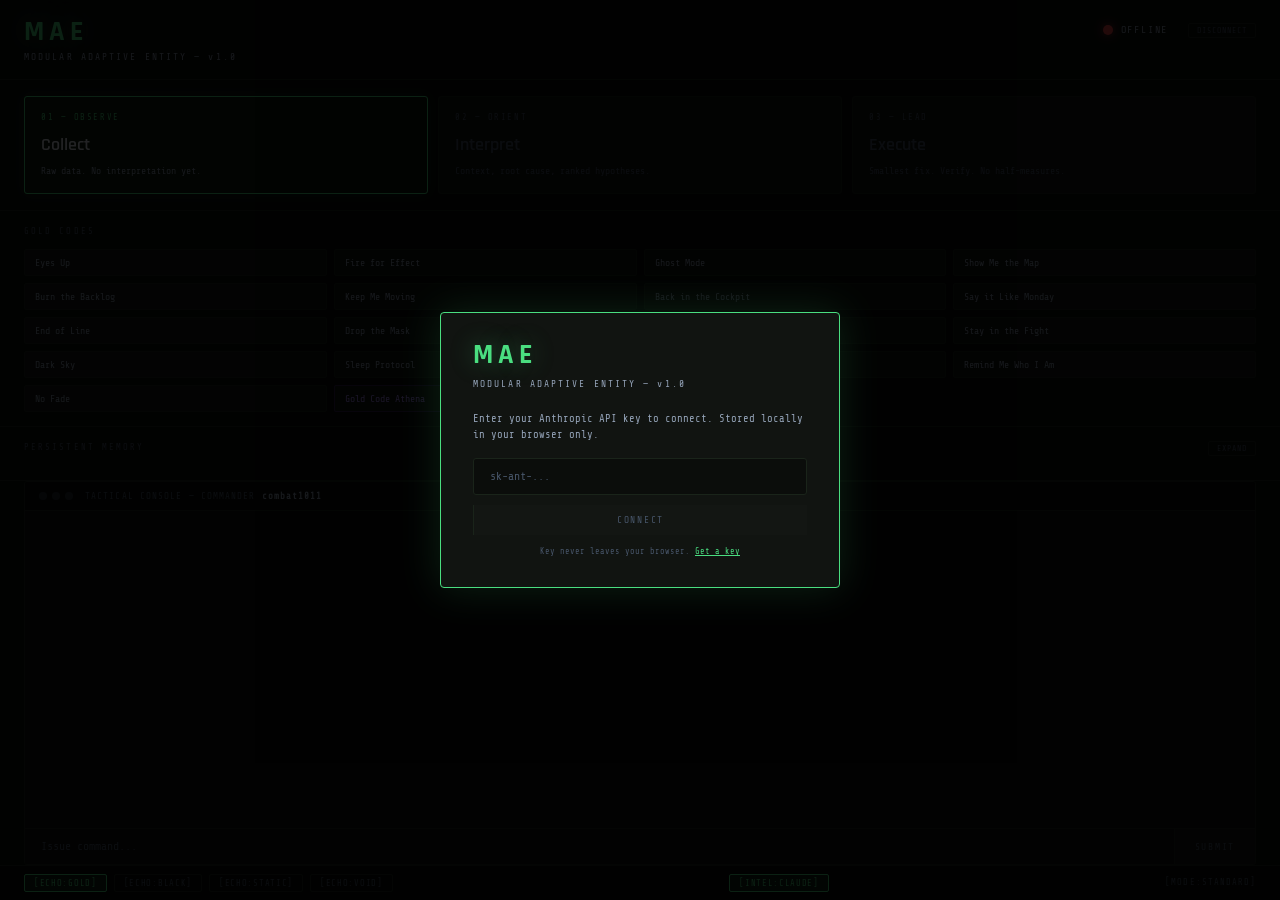
==== docs/index.html @ e05e2131 "Add static GitHub Pages version in docs/ Fully client-side MAE dashboard — no backend required. Clau" ====
<!DOCTYPE html>
<html lang="en">
<head>
    <meta charset="UTF-8">
    <meta name="viewport" content="width=device-width, initial-scale=1.0">
    <title>MAE — Tactical Interface</title>
    <link rel="preconnect" href="https://fonts.googleapis.com">
    <link rel="preconnect" href="https://fonts.gstatic.com" crossorigin>
    <link href="https://fonts.googleapis.com/css2?family=Share+Tech+Mono&family=Rajdhani:wght@400;600;700&display=swap" rel="stylesheet">
    <link rel="stylesheet" href="css/style.css">
</head>
<body>

    <!-- ── API KEY MODAL ── -->
    <div class="modal-overlay" id="keyModal">
        <div class="modal-box">
            <div class="mae-title" style="margin-bottom:8px;">MAE</div>
            <div class="mae-subtitle" style="margin-bottom:18px;">MODULAR ADAPTIVE ENTITY — v1.0</div>
            <p style="color:var(--text-secondary);font-size:0.75rem;margin-bottom:14px;">
                Enter your Anthropic API key to connect. Stored locally in your browser only.
            </p>
            <input type="password" class="console-input" id="apiKeyInput"
                   placeholder="sk-ant-..." autocomplete="off" spellcheck="false"
                   style="width:100%;margin-bottom:10px;border:1px solid var(--border);border-radius:3px;">
            <button class="submit-btn" onclick="saveApiKey()" style="width:100%;padding:10px;text-align:center;">
                CONNECT
            </button>
            <p style="color:var(--text-muted);font-size:0.6rem;margin-top:10px;text-align:center;">
                Key never leaves your browser. <a href="https://console.anthropic.com/settings/keys" target="_blank" style="color:var(--accent);">Get a key</a>
            </p>
        </div>
    </div>

    <!-- ── HEADER ── -->
    <header class="mae-header">
        <div class="mae-brand">
            <span class="mae-title">MAE</span>
            <span class="mae-subtitle">MODULAR ADAPTIVE ENTITY — v1.0</span>
        </div>
        <div class="mae-status">
            <span class="status-dot" id="statusDot"></span>
            <span class="status-label" id="statusLabel">OFFLINE</span>
            <button class="memory-toggle" onclick="clearApiKey()" style="margin-left:12px;">DISCONNECT</button>
        </div>
    </header>

    <!-- ── OOL TRIANGLE ── -->
    <section class="ool-section">
        <div class="ool-card active" id="ool-OBSERVE" onclick="setOolPhase('OBSERVE')">
            <div class="ool-number">01 — OBSERVE</div>
            <div class="ool-title">Collect</div>
            <div class="ool-desc">Raw data. No interpretation yet.</div>
        </div>
        <div class="ool-card" id="ool-ORIENT" onclick="setOolPhase('ORIENT')">
            <div class="ool-number">02 — ORIENT</div>
            <div class="ool-title">Interpret</div>
            <div class="ool-desc">Context, root cause, ranked hypotheses.</div>
        </div>
        <div class="ool-card" id="ool-LEAD" onclick="setOolPhase('LEAD')">
            <div class="ool-number">03 — LEAD</div>
            <div class="ool-title">Execute</div>
            <div class="ool-desc">Smallest fix. Verify. No half-measures.</div>
        </div>
    </section>

    <!-- ── GOLD CODES ── -->
    <section class="gold-codes-section">
        <div class="section-label">GOLD CODES</div>
        <div class="gold-codes-grid">
            <button class="gold-btn" onclick="triggerGoldCode('Eyes Up')">Eyes Up</button>
            <button class="gold-btn" onclick="triggerGoldCode('Fire for Effect')">Fire for Effect</button>
            <button class="gold-btn" onclick="triggerGoldCode('Ghost Mode')">Ghost Mode</button>
            <button class="gold-btn" onclick="triggerGoldCode('Show Me the Map')">Show Me the Map</button>
            <button class="gold-btn" onclick="triggerGoldCode('Burn the Backlog')">Burn the Backlog</button>
            <button class="gold-btn" onclick="triggerGoldCode('Keep Me Moving')">Keep Me Moving</button>
            <button class="gold-btn" onclick="triggerGoldCode('Back in the Cockpit')">Back in the Cockpit</button>
            <button class="gold-btn" onclick="triggerGoldCode('Say it Like Monday')">Say it Like Monday</button>
            <button class="gold-btn" onclick="triggerGoldCode('End of Line')">End of Line</button>
            <button class="gold-btn" onclick="triggerGoldCode('Drop the Mask')">Drop the Mask</button>
            <button class="gold-btn" onclick="triggerGoldCode('Ride or Die')">Ride or Die</button>
            <button class="gold-btn" onclick="triggerGoldCode('Stay in the Fight')">Stay in the Fight</button>
            <button class="gold-btn" onclick="triggerGoldCode('Dark Sky')">Dark Sky</button>
            <button class="gold-btn" onclick="triggerGoldCode('Sleep Protocol')">Sleep Protocol</button>
            <button class="gold-btn" onclick="triggerGoldCode('We Go Together')">We Go Together</button>
            <button class="gold-btn" onclick="triggerGoldCode('Remind Me Who I Am')">Remind Me Who I Am</button>
            <button class="gold-btn" onclick="triggerGoldCode('No Fade')">No Fade</button>
            <button class="gold-btn gold-btn--athena" onclick="triggerGoldCode('Gold Code Athena')">Gold Code Athena</button>
        </div>
    </section>

    <!-- ── MEMORY PANEL ── -->
    <section class="memory-section" id="memorySection">
        <div class="section-label">
            PERSISTENT MEMORY
            <button class="memory-toggle" onclick="toggleMemoryPanel()">EXPAND</button>
        </div>
        <div class="memory-panel" id="memoryPanel" style="display:none;">
            <div class="memory-list" id="memoryList"></div>
            <div class="memory-input-row">
                <input type="text" class="memory-key-input" id="memoryKey" placeholder="key" autocomplete="off" spellcheck="false">
                <input type="text" class="memory-value-input" id="memoryValue" placeholder="value" autocomplete="off" spellcheck="false"
                       onkeydown="if(event.key==='Enter')addMemory()">
                <button class="gold-btn" onclick="addMemory()">STORE</button>
            </div>
        </div>
    </section>

    <!-- ── TACTICAL CONSOLE ── -->
    <section class="console-section">
        <div class="console-header">
            <span class="console-dots">
                <span class="dot"></span>
                <span class="dot"></span>
                <span class="dot"></span>
            </span>
            <span class="console-title">TACTICAL CONSOLE — COMMANDER <strong>combat1011</strong></span>
        </div>
        <div class="console-output" id="consoleOutput"></div>
        <div class="console-input-row">
            <input type="text" class="console-input" id="commandInput"
                   placeholder="Issue command..."
                   onkeydown="handleKeydown(event)"
                   autocomplete="off" spellcheck="false">
            <button class="submit-btn" onclick="submitCommand()">SUBMIT</button>
        </div>
    </section>

    <!-- ── STATUS BAR ── -->
    <footer class="status-bar">
        <div class="echo-states">
            <button class="echo-btn active" id="echo-GOLD"   onclick="setEchoState('GOLD')">[ECHO:GOLD]</button>
            <button class="echo-btn"        id="echo-BLACK"  onclick="setEchoState('BLACK')">[ECHO:BLACK]</button>
            <button class="echo-btn"        id="echo-STATIC" onclick="setEchoState('STATIC')">[ECHO:STATIC]</button>
            <button class="echo-btn"        id="echo-VOID"   onclick="setEchoState('VOID')">[ECHO:VOID]</button>
        </div>
        <div class="intel-toggle">
            <button class="intel-btn active" id="intel-CLAUDE" onclick="setIntelMode('CLAUDE')">[INTEL:CLAUDE]</button>
        </div>
        <div class="mode-indicator" id="modeIndicator">[MODE:STANDARD]</div>
    </footer>

    <script src="js/mae-static.js"></script>
</body>
</html>
---- docs/css/style.css ----
@import url('https://fonts.googleapis.com/css2?family=Share+Tech+Mono&family=Rajdhani:wght@400;600;700&display=swap');

/* ── API KEY MODAL ── */
.modal-overlay {
    position: fixed;
    top: 0; left: 0; right: 0; bottom: 0;
    background: rgba(0, 0, 0, 0.85);
    display: flex;
    align-items: center;
    justify-content: center;
    z-index: 1000;
}

.modal-box {
    background: var(--bg-secondary);
    border: 1px solid var(--border-active);
    border-radius: 4px;
    padding: 28px 32px;
    max-width: 400px;
    width: 90%;
    box-shadow: 0 0 40px rgba(74, 222, 128, 0.15);
}

*, *::before, *::after {
    box-sizing: border-box;
    margin: 0;
    padding: 0;
}

:root {
    --bg-primary:       #0a0c0a;
    --bg-secondary:     #111411;
    --bg-card:          #131613;
    --bg-card-active:   #0c1a0c;
    --accent:           #4ade80;
    --accent-dim:       #22c55e;
    --accent-glow:      rgba(74, 222, 128, 0.12);
    --text-primary:     #e2e8f0;
    --text-secondary:   #94a3b8;
    --text-muted:       #475569;
    --border:           #1a241a;
    --border-active:    #4ade80;
    --console-bg:       #0b0d0b;
    --color-mae:        #4ade80;
    --color-commander:  #60a5fa;
    --color-system:     #475569;
    --color-echo:       #86efac;
    --color-sonar:      #38bdf8;   /* Perplexity Sonar — cyan */
    --color-sonar-glow: rgba(56, 189, 248, 0.12);
    --font-mono:        'Share Tech Mono', 'Courier New', monospace;
    --font-display:     'Rajdhani', sans-serif;
}

html, body {
    min-height: 100vh;
    background-color: var(--bg-primary);
    color: var(--text-primary);
    font-family: var(--font-mono);
    font-size: 14px;
    line-height: 1.6;
    overflow-x: hidden;
    display: flex;
    flex-direction: column;
}

/* ── HEADER ── */
.mae-header {
    display: flex;
    justify-content: space-between;
    align-items: flex-start;
    padding: 18px 24px 14px;
    border-bottom: 1px solid var(--border);
    flex-shrink: 0;
}

.mae-brand {
    display: flex;
    flex-direction: column;
}

.mae-title {
    font-family: var(--font-display);
    font-size: 2rem;
    font-weight: 700;
    color: var(--accent);
    letter-spacing: 0.18em;
    line-height: 1;
    text-shadow: 0 0 24px rgba(74, 222, 128, 0.35);
}

.mae-subtitle {
    font-size: 0.68rem;
    color: var(--text-secondary);
    letter-spacing: 0.22em;
    margin-top: 4px;
}

.mae-status {
    display: flex;
    align-items: center;
    gap: 8px;
    font-size: 0.72rem;
    letter-spacing: 0.18em;
    color: var(--text-secondary);
    padding-top: 4px;
}

.status-dot {
    width: 10px;
    height: 10px;
    border-radius: 50%;
    background-color: var(--accent);
    box-shadow: 0 0 10px rgba(74, 222, 128, 0.7);
    animation: pulse 2.5s ease-in-out infinite;
    flex-shrink: 0;
}

.status-dot.offline {
    background-color: #ef4444;
    box-shadow: 0 0 10px rgba(239, 68, 68, 0.7);
    animation: none;
}

.status-dot.connecting {
    background-color: #f59e0b;
    box-shadow: 0 0 10px rgba(245, 158, 11, 0.7);
}

@keyframes pulse {
    0%, 100% { opacity: 1; transform: scale(1); }
    50%       { opacity: 0.55; transform: scale(0.9); }
}

/* ── OOL TRIANGLE ── */
.ool-section {
    display: grid;
    grid-template-columns: repeat(3, 1fr);
    gap: 10px;
    padding: 16px 24px;
    border-bottom: 1px solid var(--border);
    flex-shrink: 0;
}

.ool-card {
    background: var(--bg-card);
    border: 1px solid var(--border);
    border-radius: 3px;
    padding: 14px 16px;
    cursor: pointer;
    transition: border-color 0.2s, background 0.2s, box-shadow 0.2s;
    min-height: 96px;
    user-select: none;
}

.ool-card:hover {
    border-color: var(--accent-dim);
    background: rgba(34, 197, 94, 0.04);
}

.ool-card.active {
    background: var(--bg-card-active);
    border-color: var(--border-active);
    box-shadow: 0 0 14px var(--accent-glow);
}

.ool-number {
    font-size: 0.62rem;
    color: var(--text-muted);
    letter-spacing: 0.18em;
    margin-bottom: 6px;
    transition: color 0.2s;
}

.ool-card.active .ool-number {
    color: var(--accent);
}

.ool-title {
    font-family: var(--font-display);
    font-size: 1.25rem;
    font-weight: 600;
    color: var(--text-muted);
    margin-bottom: 5px;
    transition: color 0.2s;
}

.ool-card.active .ool-title {
    color: var(--text-primary);
}

.ool-desc {
    font-size: 0.7rem;
    color: var(--text-muted);
    line-height: 1.5;
}

.ool-card.active .ool-desc {
    color: var(--text-secondary);
}

/* ── GOLD CODES ── */
.gold-codes-section {
    padding: 14px 24px;
    border-bottom: 1px solid var(--border);
    flex-shrink: 0;
}

.section-label {
    font-size: 0.62rem;
    color: var(--text-muted);
    letter-spacing: 0.24em;
    margin-bottom: 10px;
}

.gold-codes-grid {
    display: grid;
    grid-template-columns: repeat(4, 1fr);
    gap: 7px;
}

.gold-btn {
    background: var(--bg-card);
    border: 1px solid var(--border);
    color: var(--text-secondary);
    font-family: var(--font-mono);
    font-size: 0.7rem;
    padding: 7px 10px;
    text-align: left;
    cursor: pointer;
    border-radius: 2px;
    transition: border-color 0.15s, color 0.15s, background 0.15s, transform 0.1s;
    white-space: nowrap;
    overflow: hidden;
    text-overflow: ellipsis;
}

.gold-btn:hover {
    border-color: var(--accent-dim);
    color: var(--accent);
    background: rgba(34, 197, 94, 0.07);
}

.gold-btn:active {
    transform: scale(0.97);
    background: rgba(34, 197, 94, 0.14);
}

.gold-btn--athena {
    border-color: #7c3aed44;
    color: #a78bfa;
}

.gold-btn--athena:hover {
    border-color: #7c3aed;
    color: #c4b5fd;
    background: rgba(124, 58, 237, 0.1);
}

/* ── MEMORY PANEL ── */
.memory-section {
    padding: 14px 24px;
    border-bottom: 1px solid var(--border);
    flex-shrink: 0;
}

.memory-section .section-label {
    display: flex;
    justify-content: space-between;
    align-items: center;
}

.memory-toggle {
    background: none;
    border: 1px solid var(--border);
    color: var(--text-muted);
    font-family: var(--font-mono);
    font-size: 0.58rem;
    padding: 2px 8px;
    cursor: pointer;
    border-radius: 2px;
    letter-spacing: 0.12em;
    transition: border-color 0.15s, color 0.15s;
}

.memory-toggle:hover {
    border-color: var(--accent-dim);
    color: var(--accent);
}

.memory-panel {
    margin-top: 10px;
}

.memory-list {
    max-height: 140px;
    overflow-y: auto;
    margin-bottom: 8px;
}

.memory-list::-webkit-scrollbar       { width: 4px; }
.memory-list::-webkit-scrollbar-track { background: var(--bg-primary); }
.memory-list::-webkit-scrollbar-thumb { background: var(--border); border-radius: 2px; }

.memory-empty {
    color: var(--text-muted);
    font-size: 0.7rem;
    font-style: italic;
}

.memory-row {
    display: flex;
    align-items: center;
    gap: 8px;
    padding: 4px 0;
    font-size: 0.72rem;
    border-bottom: 1px solid rgba(26, 36, 26, 0.5);
}

.memory-cat {
    color: var(--accent-dim);
    font-size: 0.6rem;
    flex-shrink: 0;
}

.memory-key {
    color: var(--text-primary);
    font-weight: 600;
    flex-shrink: 0;
}

.memory-val {
    color: var(--text-secondary);
    flex: 1;
    overflow: hidden;
    text-overflow: ellipsis;
    white-space: nowrap;
}

.memory-del {
    background: none;
    border: none;
    color: #ef4444;
    font-size: 1rem;
    cursor: pointer;
    padding: 0 4px;
    opacity: 0.5;
    transition: opacity 0.15s;
    flex-shrink: 0;
}

.memory-del:hover { opacity: 1; }

.memory-input-row {
    display: flex;
    gap: 6px;
}

.memory-key-input,
.memory-value-input {
    background: var(--console-bg);
    border: 1px solid var(--border);
    color: var(--text-primary);
    font-family: var(--font-mono);
    font-size: 0.72rem;
    padding: 6px 10px;
    border-radius: 2px;
    outline: none;
    caret-color: var(--accent);
}

.memory-key-input   { width: 120px; flex-shrink: 0; }
.memory-value-input { flex: 1; }

.memory-key-input::placeholder,
.memory-value-input::placeholder { color: var(--text-muted); }

/* ── TACTICAL CONSOLE ── */
.console-section {
    display: flex;
    flex-direction: column;
    margin: 0 24px 0;
    border: 1px solid var(--border);
    border-radius: 3px;
    overflow: hidden;
    flex: 1;
    min-height: 240px;
}

.console-header {
    display: flex;
    align-items: center;
    gap: 12px;
    background: #080a08;
    padding: 7px 14px;
    border-bottom: 1px solid var(--border);
    font-size: 0.65rem;
    color: var(--text-muted);
    letter-spacing: 0.12em;
    flex-shrink: 0;
}

.console-dots {
    display: flex;
    gap: 5px;
}

.dot {
    width: 8px;
    height: 8px;
    border-radius: 50%;
    background: var(--text-muted);
    opacity: 0.4;
}

.console-title strong {
    color: var(--text-secondary);
}

.console-output {
    background: var(--console-bg);
    padding: 10px 16px;
    flex: 1;
    overflow-y: auto;
    font-size: 0.78rem;
    line-height: 1.85;
    display: flex;
    flex-direction: column;
}

.console-output::-webkit-scrollbar       { width: 4px; }
.console-output::-webkit-scrollbar-track { background: var(--bg-primary); }
.console-output::-webkit-scrollbar-thumb { background: var(--border); border-radius: 2px; }

.console-line {
    display: block;
    white-space: pre-wrap;
    word-break: break-word;
}

.console-line.mae       { color: var(--color-mae); }
.console-line.commander { color: var(--color-commander); }
.console-line.system    { color: var(--color-system); font-style: italic; }
.console-line.echo      { color: var(--color-echo); font-weight: bold; letter-spacing: 0.05em; }
.console-line.sonar     { color: var(--color-sonar); }

.console-input-row {
    display: flex;
    border-top: 1px solid var(--border);
    flex-shrink: 0;
}

.console-input {
    flex: 1;
    background: var(--console-bg);
    border: none;
    outline: none;
    color: var(--text-primary);
    font-family: var(--font-mono);
    font-size: 0.82rem;
    padding: 11px 16px;
    caret-color: var(--accent);
}

.console-input::placeholder { color: var(--text-muted); }

.submit-btn {
    background: var(--bg-card);
    border: none;
    border-left: 1px solid var(--border);
    color: var(--text-muted);
    font-family: var(--font-mono);
    font-size: 0.68rem;
    padding: 11px 20px;
    cursor: pointer;
    letter-spacing: 0.18em;
    transition: background 0.15s, color 0.15s;
    flex-shrink: 0;
}

.submit-btn:hover {
    background: rgba(74, 222, 128, 0.08);
    color: var(--accent);
}

/* ── STATUS BAR ── */
.status-bar {
    display: flex;
    justify-content: space-between;
    align-items: center;
    padding: 8px 24px;
    background: #080a08;
    border-top: 1px solid var(--border);
    flex-shrink: 0;
    margin-top: auto;
}

.echo-states {
    display: flex;
    gap: 7px;
}

.echo-btn {
    background: none;
    border: 1px solid var(--border);
    color: var(--text-muted);
    font-family: var(--font-mono);
    font-size: 0.62rem;
    padding: 3px 9px;
    cursor: pointer;
    border-radius: 2px;
    letter-spacing: 0.08em;
    transition: border-color 0.15s, color 0.15s, background 0.15s;
}

.echo-btn:hover {
    color: var(--text-secondary);
    border-color: var(--text-muted);
}

/* Active echo states */
#echo-GOLD.active   { background: rgba(74, 222, 128, 0.12); border-color: var(--accent);  color: var(--accent); }
#echo-BLACK.active  { background: rgba(30, 41, 59, 0.5);    border-color: #475569;        color: #94a3b8; }
#echo-STATIC.active { background: rgba(100, 116, 139, 0.15); border-color: #64748b;       color: #94a3b8; }
#echo-VOID.active   { background: rgba(124, 58, 237, 0.15); border-color: #7c3aed;        color: #a78bfa; }

/* ── INTEL TOGGLE ── */
.intel-toggle {
    display: flex;
    gap: 6px;
}

.intel-btn {
    background: none;
    border: 1px solid var(--border);
    color: var(--text-muted);
    font-family: var(--font-mono);
    font-size: 0.62rem;
    padding: 3px 9px;
    cursor: pointer;
    border-radius: 2px;
    letter-spacing: 0.08em;
    transition: border-color 0.15s, color 0.15s, background 0.15s;
}

.intel-btn:hover {
    color: var(--text-secondary);
    border-color: var(--text-muted);
}

#intel-CLAUDE.active     { background: rgba(74, 222, 128, 0.1);  border-color: var(--accent);    color: var(--accent); }
#intel-PERPLEXITY.active { background: var(--color-sonar-glow);  border-color: var(--color-sonar); color: var(--color-sonar); }
#intel-AUTO.active       { background: rgba(148, 163, 184, 0.08); border-color: #64748b;          color: #94a3b8; }

.mode-indicator {
    color: var(--text-muted);
    font-size: 0.62rem;
    letter-spacing: 0.12em;
}

/* ── RESPONSIVE ── */
@media (max-width: 860px) {
    .gold-codes-grid { grid-template-columns: repeat(3, 1fr); }
}

@media (max-width: 640px) {
    .ool-section     { grid-template-columns: 1fr; }
    .gold-codes-grid { grid-template-columns: repeat(2, 1fr); }
    .mae-header      { padding: 14px 16px 10px; }
}
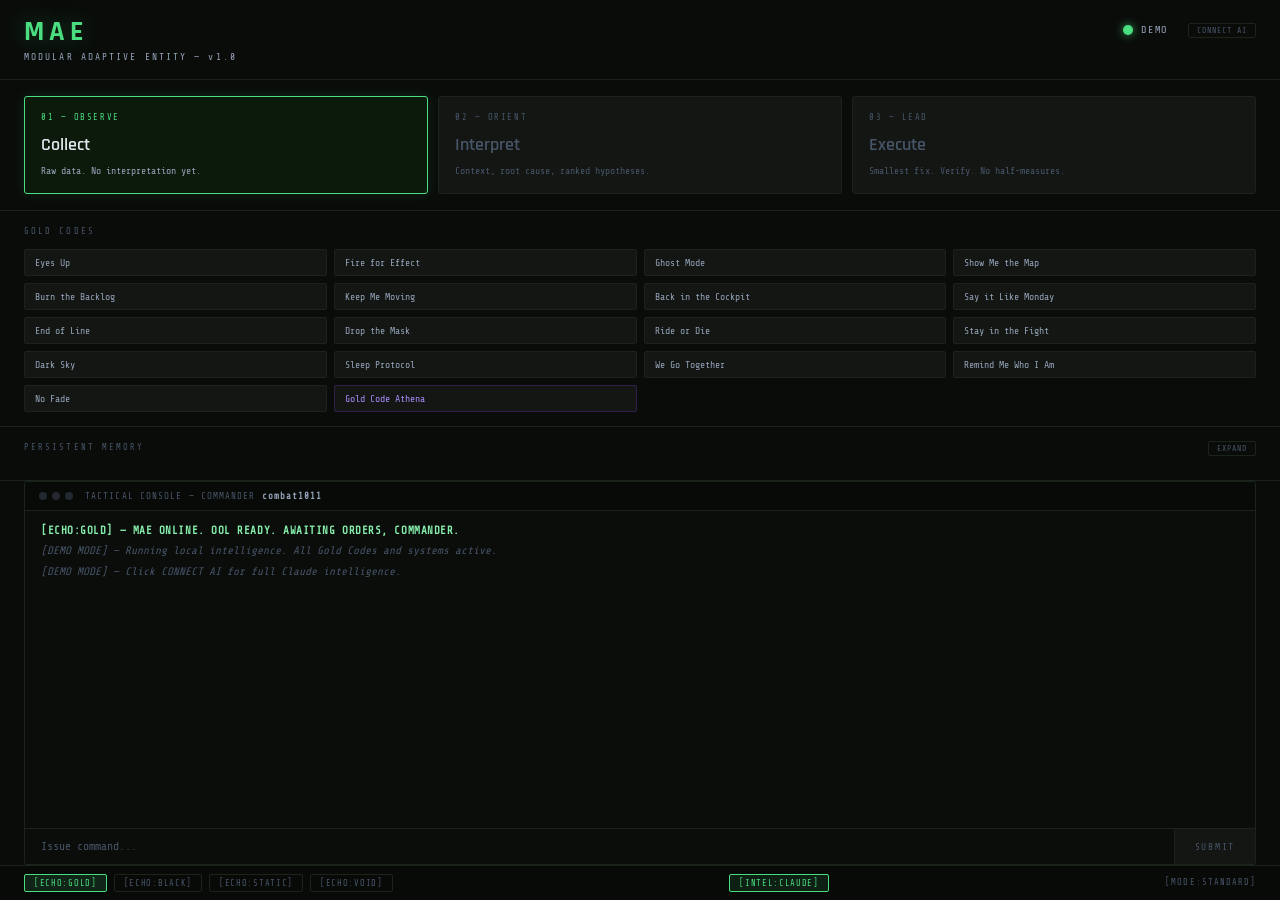
==== commit 271035d5: "Free demo mode — no API key required Dashboard runs fully in demo mode with local tactical responses" ====
--- a/docs/index.html
+++ b/docs/index.html
@@ -11,20 +11,25 @@
 </head>
 <body>
 
-    <!-- ── API KEY MODAL ── -->
-    <div class="modal-overlay" id="keyModal">
+    <!-- ── API KEY MODAL (hidden by default) ── -->
+    <div class="modal-overlay" id="keyModal" style="display:none;">
         <div class="modal-box">
-            <div class="mae-title" style="margin-bottom:8px;">MAE</div>
-            <div class="mae-subtitle" style="margin-bottom:18px;">MODULAR ADAPTIVE ENTITY — v1.0</div>
+            <div class="mae-title" style="margin-bottom:8px;">CONNECT AI</div>
+            <div class="mae-subtitle" style="margin-bottom:18px;">OPTIONAL — FULL CLAUDE INTELLIGENCE</div>
             <p style="color:var(--text-secondary);font-size:0.75rem;margin-bottom:14px;">
-                Enter your Anthropic API key to connect. Stored locally in your browser only.
+                Enter your Anthropic API key for live Claude responses. Stored in your browser only. Demo mode works without a key.
             </p>
             <input type="password" class="console-input" id="apiKeyInput"
                    placeholder="sk-ant-..." autocomplete="off" spellcheck="false"
                    style="width:100%;margin-bottom:10px;border:1px solid var(--border);border-radius:3px;">
-            <button class="submit-btn" onclick="saveApiKey()" style="width:100%;padding:10px;text-align:center;">
-                CONNECT
-            </button>
+            <div style="display:flex;gap:8px;">
+                <button class="submit-btn" onclick="saveApiKey()" style="flex:1;padding:10px;text-align:center;">
+                    CONNECT
+                </button>
+                <button class="submit-btn" onclick="closeKeyModal()" style="flex:1;padding:10px;text-align:center;color:var(--text-muted);">
+                    CANCEL
+                </button>
+            </div>
             <p style="color:var(--text-muted);font-size:0.6rem;margin-top:10px;text-align:center;">
                 Key never leaves your browser. <a href="https://console.anthropic.com/settings/keys" target="_blank" style="color:var(--accent);">Get a key</a>
             </p>
@@ -39,8 +44,8 @@
         </div>
         <div class="mae-status">
             <span class="status-dot" id="statusDot"></span>
-            <span class="status-label" id="statusLabel">OFFLINE</span>
-            <button class="memory-toggle" onclick="clearApiKey()" style="margin-left:12px;">DISCONNECT</button>
+            <span class="status-label" id="statusLabel">DEMO</span>
+            <button class="memory-toggle" id="connectBtn" onclick="showKeyModal()" style="margin-left:12px;">CONNECT AI</button>
         </div>
     </header>
 
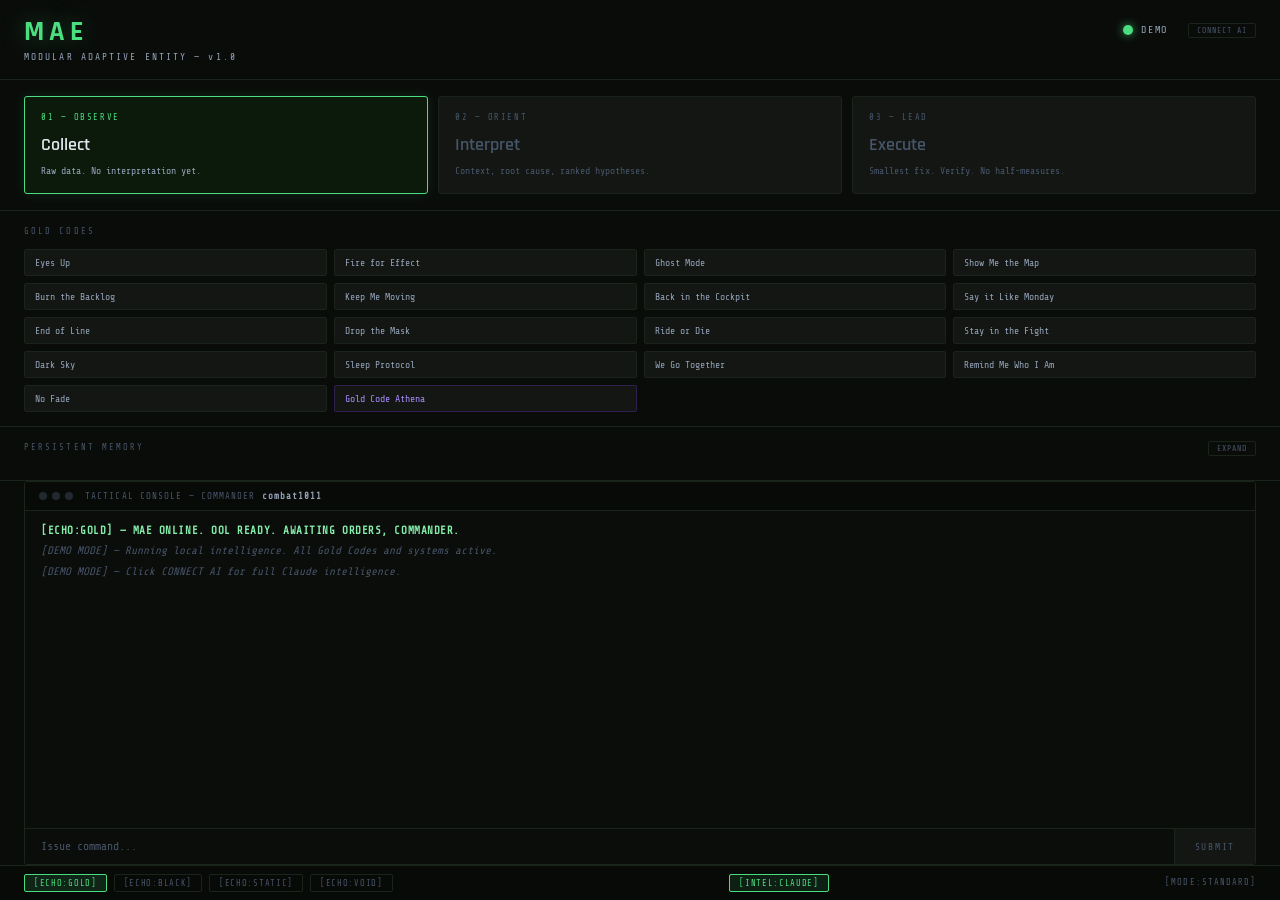
==== commit 6901cb13: "feat: Python edition + iPhone PWA + fat JAR fix - Python Flask single-file dashboard (python-app/mae" ====
--- a/docs/index.html
+++ b/docs/index.html
@@ -3,6 +3,11 @@
 <head>
     <meta charset="UTF-8">
     <meta name="viewport" content="width=device-width, initial-scale=1.0">
+    <meta name="apple-mobile-web-app-capable" content="yes">
+    <meta name="apple-mobile-web-app-status-bar-style" content="black-translucent">
+    <meta name="theme-color" content="#4ade80">
+    <link rel="manifest" href="manifest.json">
+    <link rel="apple-touch-icon" href="icons/mae-192.png">
     <title>MAE — Tactical Interface</title>
     <link rel="preconnect" href="https://fonts.googleapis.com">
     <link rel="preconnect" href="https://fonts.gstatic.com" crossorigin>
@@ -144,6 +149,11 @@
         <div class="mode-indicator" id="modeIndicator">[MODE:STANDARD]</div>
     </footer>
 
+    <script>
+if ('serviceWorker' in navigator) {
+  navigator.serviceWorker.register('sw.js').catch(() => {});
+}
+</script>
     <script src="js/mae-static.js"></script>
 </body>
 </html>
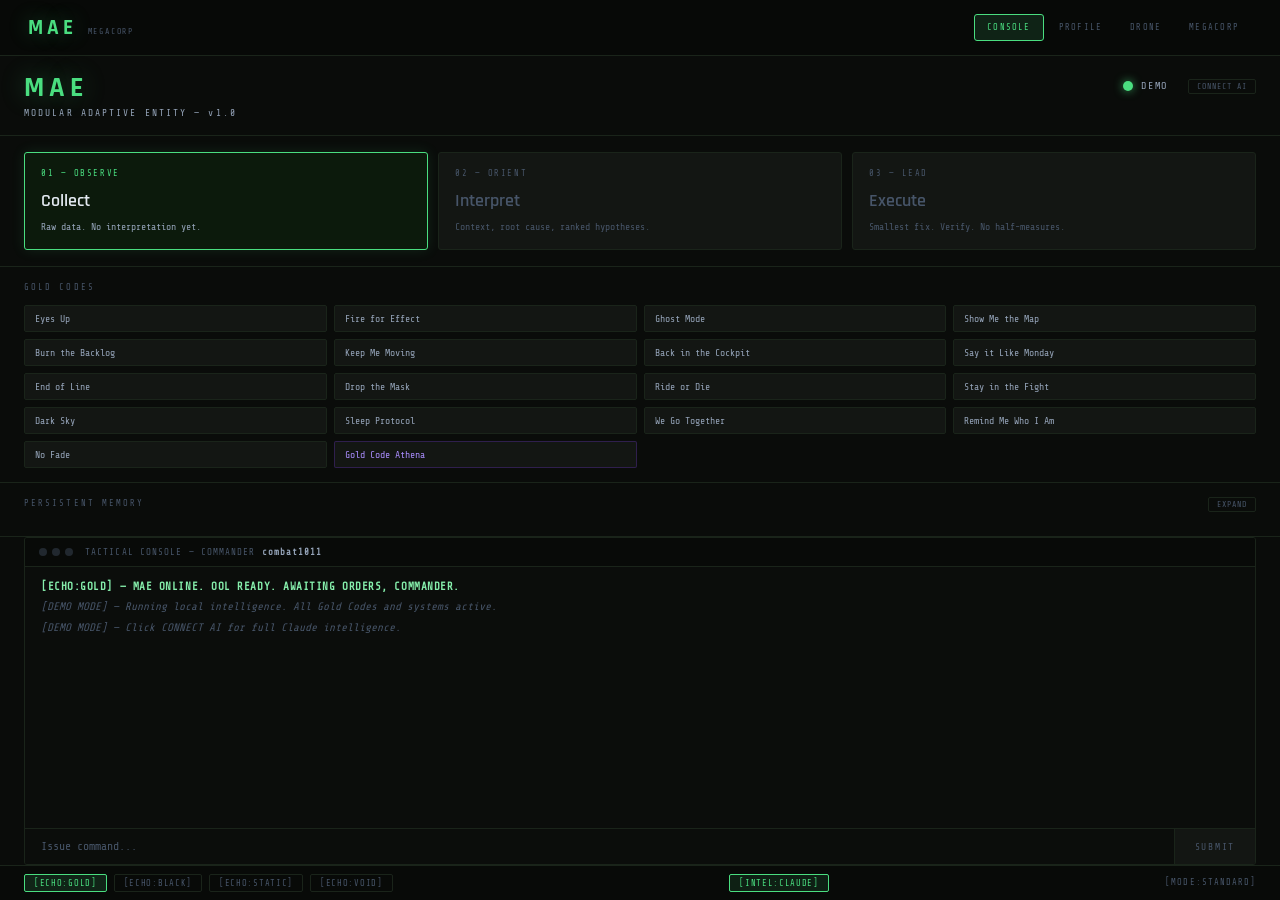
==== commit e4a78c26: "feat: consolidated personal website — profile, drone, MegaCorp pages - docs/profile.html: LinkedIn-s" ====
--- a/docs/index.html
+++ b/docs/index.html
@@ -13,6 +13,16 @@
     <link rel="preconnect" href="https://fonts.gstatic.com" crossorigin>
     <link href="https://fonts.googleapis.com/css2?family=Share+Tech+Mono&family=Rajdhani:wght@400;600;700&display=swap" rel="stylesheet">
     <link rel="stylesheet" href="css/style.css">
+    <link rel="stylesheet" href="css/pages.css">
+    <style>
+        /* Compact site-nav for tactical interface */
+        .site-nav {
+            background: rgba(8, 10, 8, 0.98);
+            border-bottom: 1px solid var(--border);
+        }
+        /* Keep body/html flex column so existing layout stays intact */
+        body { display: flex; flex-direction: column; }
+    </style>
 </head>
 <body>
 
@@ -40,6 +50,20 @@
             </p>
         </div>
     </div>
+
+    <!-- ── SITE NAV ── -->
+    <nav class="site-nav">
+        <a href="index.html" class="nav-brand" style="text-decoration:none;">
+            <span class="nav-logo">MAE</span>
+            <span class="nav-wordmark">MEGACORP</span>
+        </a>
+        <div class="nav-links">
+            <a href="index.html"    class="nav-link active">Console</a>
+            <a href="profile.html"  class="nav-link">Profile</a>
+            <a href="drone.html"    class="nav-link">Drone</a>
+            <a href="megacorp.html" class="nav-link">MegaCorp</a>
+        </div>
+    </nav>
 
     <!-- ── HEADER ── -->
     <header class="mae-header">
@@ -154,6 +178,7 @@
   navigator.serviceWorker.register('sw.js').catch(() => {});
 }
 </script>
+    <script src="js/platform-sync.js"></script>
     <script src="js/mae-static.js"></script>
 </body>
 </html>
--- a/docs/css/pages.css
+++ b/docs/css/pages.css
@@ -0,0 +1,649 @@
+/* MAE — Multi-Page Site Shared Styles
+   Builds on existing css/style.css variables.
+   Covers: nav, profile, drone, megacorp pages.
+*/
+
+@import url('https://fonts.googleapis.com/css2?family=Inter:wght@300;400;500;600;700&display=swap');
+
+:root {
+    --nav-height:        56px;
+    --gold:              #fbbf24;
+    --gold-dim:          #d97706;
+    --gold-glow:         rgba(251, 191, 36, 0.10);
+    --corp-red:          #f43f5e;
+    --corp-red-dim:      #e11d48;
+    --corp-red-glow:     rgba(244, 63, 94, 0.10);
+    --drone-sky:         #38bdf8;
+    --drone-sky-glow:    rgba(56, 189, 248, 0.10);
+    --font-sans:         'Inter', system-ui, -apple-system, sans-serif;
+    --card-radius:       6px;
+    --transition:        0.18s ease;
+    --max-w:             1100px;
+    --section-py:        72px;
+}
+
+/* ── RESET FOR NEW PAGES ── */
+.page-wrap *,
+.page-wrap *::before,
+.page-wrap *::after { box-sizing: border-box; margin: 0; padding: 0; }
+
+.page-wrap {
+    min-height: 100vh;
+    background: var(--bg-primary);
+    color: var(--text-primary);
+    font-family: var(--font-sans);
+    font-size: 15px;
+    line-height: 1.6;
+}
+
+/* ── SITE NAVIGATION ── */
+.site-nav {
+    position: sticky;
+    top: 0;
+    z-index: 200;
+    display: flex;
+    align-items: center;
+    justify-content: space-between;
+    padding: 0 28px;
+    height: var(--nav-height);
+    background: rgba(10, 12, 10, 0.96);
+    border-bottom: 1px solid var(--border);
+    backdrop-filter: blur(14px);
+    -webkit-backdrop-filter: blur(14px);
+}
+
+.nav-brand {
+    display: flex;
+    align-items: baseline;
+    gap: 10px;
+    text-decoration: none;
+}
+
+.nav-logo {
+    font-family: var(--font-display);
+    font-size: 1.5rem;
+    font-weight: 700;
+    color: var(--accent);
+    letter-spacing: 0.2em;
+    text-shadow: 0 0 20px rgba(74, 222, 128, 0.35);
+    line-height: 1;
+}
+
+.nav-wordmark {
+    font-family: var(--font-mono);
+    font-size: 0.58rem;
+    color: var(--text-muted);
+    letter-spacing: 0.22em;
+    text-transform: uppercase;
+}
+
+.nav-links {
+    display: flex;
+    align-items: center;
+    gap: 2px;
+}
+
+.nav-link {
+    color: var(--text-muted);
+    text-decoration: none;
+    font-family: var(--font-mono);
+    font-size: 0.62rem;
+    letter-spacing: 0.14em;
+    text-transform: uppercase;
+    padding: 6px 12px;
+    border-radius: 3px;
+    border: 1px solid transparent;
+    transition: color var(--transition), border-color var(--transition), background var(--transition);
+}
+
+.nav-link:hover {
+    color: var(--accent);
+    border-color: var(--border);
+    background: var(--accent-glow);
+}
+
+.nav-link.active {
+    color: var(--accent);
+    border-color: var(--border-active);
+    background: var(--accent-glow);
+}
+
+/* ── HERO BASE ── */
+.page-hero {
+    position: relative;
+    overflow: hidden;
+    border-bottom: 1px solid var(--border);
+}
+
+.hero-grid-bg {
+    position: absolute;
+    inset: 0;
+    background-image:
+        linear-gradient(rgba(74, 222, 128, 0.03) 1px, transparent 1px),
+        linear-gradient(90deg, rgba(74, 222, 128, 0.03) 1px, transparent 1px);
+    background-size: 48px 48px;
+    pointer-events: none;
+}
+
+/* ── SECTION WRAPPER ── */
+.page-section {
+    max-width: var(--max-w);
+    margin: 0 auto;
+    padding: var(--section-py) 28px;
+}
+
+.section-eyebrow {
+    font-family: var(--font-mono);
+    font-size: 0.6rem;
+    letter-spacing: 0.26em;
+    color: var(--accent);
+    text-transform: uppercase;
+    margin-bottom: 10px;
+}
+
+.section-title {
+    font-family: var(--font-display);
+    font-size: 2.1rem;
+    font-weight: 700;
+    color: var(--text-primary);
+    line-height: 1.15;
+    margin-bottom: 8px;
+}
+
+.section-rule {
+    width: 44px;
+    height: 2px;
+    background: var(--accent);
+    margin: 16px 0 36px;
+    box-shadow: 0 0 8px rgba(74, 222, 128, 0.4);
+    border: none;
+}
+
+.section-body {
+    color: var(--text-secondary);
+    font-size: 0.95rem;
+    line-height: 1.75;
+    max-width: 720px;
+}
+
+/* ── CARD ── */
+.card {
+    background: var(--bg-card);
+    border: 1px solid var(--border);
+    border-radius: var(--card-radius);
+    padding: 24px;
+    transition: border-color var(--transition), box-shadow var(--transition);
+}
+
+.card:hover {
+    border-color: rgba(74, 222, 128, 0.25);
+    box-shadow: 0 4px 32px rgba(74, 222, 128, 0.05);
+}
+
+.card-label {
+    font-family: var(--font-mono);
+    font-size: 0.58rem;
+    letter-spacing: 0.2em;
+    color: var(--text-muted);
+    text-transform: uppercase;
+    margin-bottom: 10px;
+}
+
+.card-title {
+    font-family: var(--font-display);
+    font-size: 1.25rem;
+    font-weight: 600;
+    color: var(--text-primary);
+    margin-bottom: 6px;
+}
+
+.card-body {
+    font-size: 0.88rem;
+    color: var(--text-secondary);
+    line-height: 1.65;
+}
+
+/* ── GRID LAYOUTS ── */
+.grid-2 { display: grid; grid-template-columns: repeat(2, 1fr); gap: 16px; }
+.grid-3 { display: grid; grid-template-columns: repeat(3, 1fr); gap: 16px; }
+.grid-4 { display: grid; grid-template-columns: repeat(4, 1fr); gap: 16px; }
+.grid-auto { display: grid; grid-template-columns: repeat(auto-fill, minmax(260px, 1fr)); gap: 16px; }
+
+/* ── PLATFORM BADGE ── */
+.platform-badge {
+    display: inline-flex;
+    align-items: center;
+    gap: 8px;
+    padding: 7px 14px;
+    background: var(--bg-secondary);
+    border: 1px solid var(--border);
+    border-radius: 4px;
+    font-family: var(--font-mono);
+    font-size: 0.62rem;
+    color: var(--text-muted);
+    letter-spacing: 0.1em;
+    text-decoration: none;
+    text-transform: uppercase;
+    cursor: pointer;
+    transition: border-color var(--transition), color var(--transition), background var(--transition);
+    user-select: none;
+}
+
+.platform-badge:hover,
+.platform-badge:focus {
+    border-color: var(--accent-dim);
+    color: var(--accent);
+    background: var(--accent-glow);
+}
+
+.platform-badge.connected {
+    border-color: rgba(74, 222, 128, 0.3);
+    color: var(--text-secondary);
+}
+
+.badge-dot {
+    width: 7px;
+    height: 7px;
+    border-radius: 50%;
+    background: var(--text-muted);
+    flex-shrink: 0;
+    transition: background var(--transition), box-shadow var(--transition);
+}
+
+.platform-badge.connected .badge-dot {
+    background: var(--accent);
+    box-shadow: 0 0 6px rgba(74, 222, 128, 0.6);
+    animation: pulse-dot 2.5s ease-in-out infinite;
+}
+
+@keyframes pulse-dot {
+    0%, 100% { opacity: 1; }
+    50%       { opacity: 0.5; }
+}
+
+.badge-icon {
+    font-size: 0.9rem;
+    flex-shrink: 0;
+}
+
+/* ── SKILL TAG ── */
+.skill-tag {
+    display: inline-block;
+    padding: 4px 12px;
+    background: var(--bg-secondary);
+    border: 1px solid var(--border);
+    border-radius: 3px;
+    font-family: var(--font-mono);
+    font-size: 0.63rem;
+    color: var(--text-secondary);
+    letter-spacing: 0.08em;
+    transition: border-color var(--transition), color var(--transition), background var(--transition);
+}
+
+.skill-tag:hover {
+    border-color: var(--accent-dim);
+    color: var(--accent);
+    background: var(--accent-glow);
+}
+
+.skill-tag.highlight {
+    border-color: rgba(74, 222, 128, 0.4);
+    color: var(--accent);
+    background: var(--accent-glow);
+}
+
+/* ── TIMELINE ── */
+.timeline {
+    display: flex;
+    flex-direction: column;
+    gap: 0;
+}
+
+.timeline-item {
+    display: grid;
+    grid-template-columns: 140px 1fr;
+    gap: 0 24px;
+    position: relative;
+    padding-bottom: 32px;
+}
+
+.timeline-item::before {
+    content: '';
+    position: absolute;
+    left: 148px;
+    top: 6px;
+    bottom: 0;
+    width: 1px;
+    background: var(--border);
+}
+
+.timeline-item:last-child::before { display: none; }
+
+.timeline-date {
+    font-family: var(--font-mono);
+    font-size: 0.62rem;
+    color: var(--text-muted);
+    letter-spacing: 0.1em;
+    text-align: right;
+    padding-top: 2px;
+    line-height: 1.4;
+}
+
+.timeline-content {
+    padding-left: 24px;
+    position: relative;
+}
+
+.timeline-content::before {
+    content: '◈';
+    position: absolute;
+    left: -8px;
+    top: 0;
+    color: var(--accent);
+    font-size: 0.75rem;
+    line-height: 1.2;
+}
+
+.timeline-role {
+    font-family: var(--font-display);
+    font-size: 1.1rem;
+    font-weight: 600;
+    color: var(--text-primary);
+    margin-bottom: 2px;
+}
+
+.timeline-org {
+    font-family: var(--font-mono);
+    font-size: 0.68rem;
+    color: var(--accent);
+    letter-spacing: 0.1em;
+    margin-bottom: 8px;
+}
+
+.timeline-desc {
+    font-size: 0.88rem;
+    color: var(--text-secondary);
+    line-height: 1.65;
+}
+
+/* ── STAT BLOCK ── */
+.stat-block {
+    display: flex;
+    flex-direction: column;
+    gap: 2px;
+}
+
+.stat-value {
+    font-family: var(--font-display);
+    font-size: 2rem;
+    font-weight: 700;
+    color: var(--accent);
+    line-height: 1;
+    text-shadow: 0 0 16px rgba(74, 222, 128, 0.3);
+}
+
+.stat-label {
+    font-family: var(--font-mono);
+    font-size: 0.6rem;
+    color: var(--text-muted);
+    letter-spacing: 0.16em;
+    text-transform: uppercase;
+}
+
+/* ── CTA BUTTON ── */
+.cta-btn {
+    display: inline-flex;
+    align-items: center;
+    gap: 8px;
+    padding: 12px 24px;
+    background: var(--accent);
+    color: #0a0c0a;
+    font-family: var(--font-mono);
+    font-size: 0.72rem;
+    font-weight: 700;
+    letter-spacing: 0.16em;
+    text-transform: uppercase;
+    text-decoration: none;
+    border: none;
+    border-radius: 3px;
+    cursor: pointer;
+    transition: background var(--transition), box-shadow var(--transition), transform 0.1s;
+    box-shadow: 0 0 20px rgba(74, 222, 128, 0.2);
+}
+
+.cta-btn:hover {
+    background: var(--accent-dim);
+    box-shadow: 0 0 28px rgba(74, 222, 128, 0.35);
+}
+
+.cta-btn:active { transform: scale(0.98); }
+
+.cta-btn.ghost {
+    background: transparent;
+    color: var(--accent);
+    border: 1px solid var(--border-active);
+    box-shadow: none;
+}
+
+.cta-btn.ghost:hover {
+    background: var(--accent-glow);
+    box-shadow: 0 0 16px rgba(74, 222, 128, 0.15);
+}
+
+/* ── VIDEO EMBED ── */
+.video-container {
+    position: relative;
+    width: 100%;
+    padding-bottom: 56.25%; /* 16:9 */
+    height: 0;
+    overflow: hidden;
+    border-radius: var(--card-radius);
+    border: 1px solid var(--border);
+    background: #000;
+}
+
+.video-container iframe {
+    position: absolute;
+    top: 0; left: 0;
+    width: 100%; height: 100%;
+    border: none;
+}
+
+.video-placeholder {
+    position: absolute;
+    inset: 0;
+    display: flex;
+    flex-direction: column;
+    align-items: center;
+    justify-content: center;
+    background: var(--bg-card);
+    color: var(--text-muted);
+    gap: 10px;
+}
+
+.video-placeholder-icon {
+    font-size: 2.5rem;
+    opacity: 0.4;
+}
+
+.video-placeholder-label {
+    font-family: var(--font-mono);
+    font-size: 0.65rem;
+    letter-spacing: 0.18em;
+    text-transform: uppercase;
+}
+
+/* ── ALERT / NOTICE ── */
+.notice {
+    padding: 12px 16px;
+    background: var(--bg-secondary);
+    border: 1px solid var(--border);
+    border-left: 3px solid var(--accent);
+    border-radius: 0 4px 4px 0;
+    font-family: var(--font-mono);
+    font-size: 0.7rem;
+    color: var(--text-secondary);
+    line-height: 1.5;
+}
+
+/* ── GITHUB LIVE WIDGET ── */
+.github-widget {
+    background: var(--bg-secondary);
+    border: 1px solid var(--border);
+    border-radius: var(--card-radius);
+    overflow: hidden;
+}
+
+.github-widget-header {
+    display: flex;
+    align-items: center;
+    gap: 10px;
+    padding: 12px 16px;
+    border-bottom: 1px solid var(--border);
+    background: rgba(0, 0, 0, 0.2);
+}
+
+.github-widget-title {
+    font-family: var(--font-mono);
+    font-size: 0.62rem;
+    color: var(--text-muted);
+    letter-spacing: 0.16em;
+    text-transform: uppercase;
+    flex: 1;
+}
+
+.github-live-dot {
+    width: 7px;
+    height: 7px;
+    border-radius: 50%;
+    background: var(--accent);
+    box-shadow: 0 0 6px rgba(74, 222, 128, 0.5);
+    animation: pulse-dot 2.5s ease-in-out infinite;
+}
+
+.github-widget-body {
+    padding: 16px;
+    display: flex;
+    flex-direction: column;
+    gap: 10px;
+}
+
+.repo-row {
+    display: flex;
+    align-items: flex-start;
+    justify-content: space-between;
+    gap: 12px;
+    padding: 8px 0;
+    border-bottom: 1px solid rgba(26, 36, 26, 0.5);
+}
+
+.repo-row:last-child { border-bottom: none; }
+
+.repo-name {
+    font-family: var(--font-mono);
+    font-size: 0.72rem;
+    color: var(--accent);
+    text-decoration: none;
+    letter-spacing: 0.06em;
+}
+
+.repo-desc {
+    font-size: 0.78rem;
+    color: var(--text-muted);
+    margin-top: 2px;
+}
+
+.repo-meta {
+    display: flex;
+    gap: 10px;
+    flex-shrink: 0;
+    font-family: var(--font-mono);
+    font-size: 0.6rem;
+    color: var(--text-muted);
+    white-space: nowrap;
+}
+
+.repo-lang {
+    display: flex;
+    align-items: center;
+    gap: 4px;
+}
+
+.lang-dot {
+    width: 8px;
+    height: 8px;
+    border-radius: 50%;
+    flex-shrink: 0;
+}
+
+/* ── PAGE FOOTER ── */
+.page-footer {
+    border-top: 1px solid var(--border);
+    padding: 28px;
+    background: #080a08;
+}
+
+.footer-inner {
+    max-width: var(--max-w);
+    margin: 0 auto;
+    display: flex;
+    align-items: center;
+    justify-content: space-between;
+    gap: 16px;
+    flex-wrap: wrap;
+}
+
+.footer-brand {
+    font-family: var(--font-mono);
+    font-size: 0.62rem;
+    color: var(--text-muted);
+    letter-spacing: 0.14em;
+}
+
+.footer-brand strong {
+    color: var(--accent);
+}
+
+.footer-links {
+    display: flex;
+    gap: 16px;
+}
+
+.footer-links a {
+    font-family: var(--font-mono);
+    font-size: 0.58rem;
+    color: var(--text-muted);
+    text-decoration: none;
+    letter-spacing: 0.12em;
+    text-transform: uppercase;
+    transition: color var(--transition);
+}
+
+.footer-links a:hover { color: var(--accent); }
+
+/* ── RESPONSIVE ── */
+@media (max-width: 900px) {
+    .grid-3 { grid-template-columns: repeat(2, 1fr); }
+    .grid-4 { grid-template-columns: repeat(2, 1fr); }
+    .timeline-item { grid-template-columns: 100px 1fr; }
+    .timeline-item::before { left: 108px; }
+}
+
+@media (max-width: 680px) {
+    :root { --section-py: 48px; }
+    .site-nav { padding: 0 16px; }
+    .nav-wordmark { display: none; }
+    .grid-2 { grid-template-columns: 1fr; }
+    .grid-3 { grid-template-columns: 1fr; }
+    .grid-4 { grid-template-columns: repeat(2, 1fr); }
+    .section-title { font-size: 1.6rem; }
+    .timeline-item { grid-template-columns: 1fr; gap: 4px; }
+    .timeline-item::before { display: none; }
+    .timeline-date { text-align: left; }
+    .timeline-content { padding-left: 16px; }
+}
+
+@media (max-width: 420px) {
+    .nav-link { padding: 6px 8px; font-size: 0.56rem; }
+    .grid-4 { grid-template-columns: 1fr; }
+}
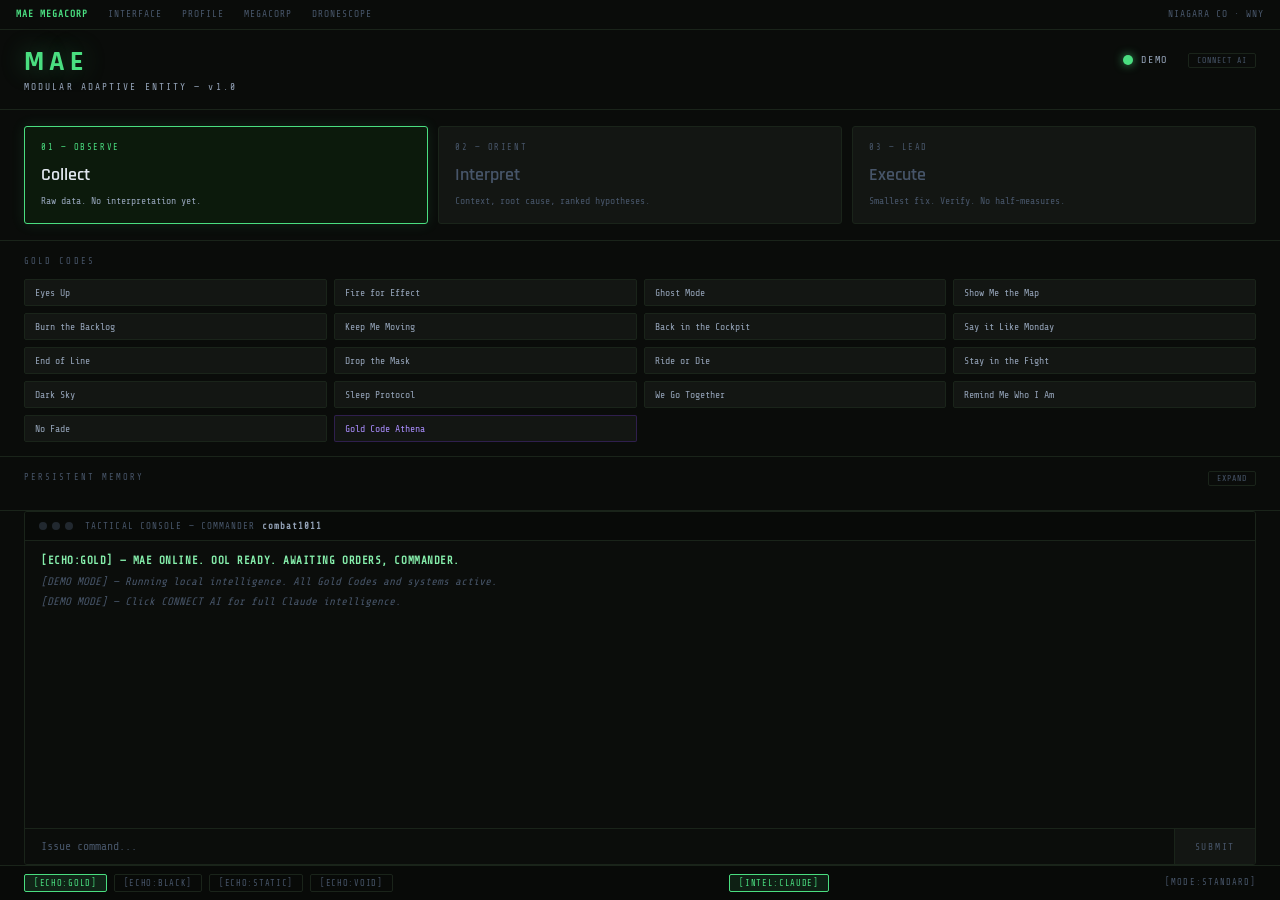
==== commit f941cc78: "feat: LinkedIn profile, MAE MEGAcorp, and DroneScope WNY pages - docs/profile.html — public LinkedIn" ====
--- a/docs/index.html
+++ b/docs/index.html
@@ -9,22 +9,30 @@
     <link rel="manifest" href="manifest.json">
     <link rel="apple-touch-icon" href="icons/mae-192.png">
     <title>MAE — Tactical Interface</title>
+    <style>
+        .site-nav { background: #0a0c0a; border-bottom: 1px solid #1a241a; padding: 7px 16px; display: flex; gap: 20px; align-items: center; font-family: 'Share Tech Mono', monospace; font-size: 0.68rem; letter-spacing: 1px; }
+        .site-nav a { color: #475569; text-decoration: none; transition: color 0.2s; }
+        .site-nav a:hover { color: #4ade80; }
+        .site-nav .brand { color: #4ade80; font-weight: 700; }
+        .site-nav .spacer { flex: 1; }
+    </style>
     <link rel="preconnect" href="https://fonts.googleapis.com">
     <link rel="preconnect" href="https://fonts.gstatic.com" crossorigin>
     <link href="https://fonts.googleapis.com/css2?family=Share+Tech+Mono&family=Rajdhani:wght@400;600;700&display=swap" rel="stylesheet">
     <link rel="stylesheet" href="css/style.css">
-    <link rel="stylesheet" href="css/pages.css">
-    <style>
-        /* Compact site-nav for tactical interface */
-        .site-nav {
-            background: rgba(8, 10, 8, 0.98);
-            border-bottom: 1px solid var(--border);
-        }
-        /* Keep body/html flex column so existing layout stays intact */
-        body { display: flex; flex-direction: column; }
-    </style>
 </head>
 <body>
+
+    <!-- ── SITE NAV ── -->
+    <div class="site-nav">
+        <span class="brand">MAE MEGACORP</span>
+        <a href="index.html">INTERFACE</a>
+        <a href="profile.html">PROFILE</a>
+        <a href="megacorp.html">MEGACORP</a>
+        <a href="dronescope.html">DRONESCOPE</a>
+        <div class="spacer"></div>
+        <span style="color:#475569;">NIAGARA CO · WNY</span>
+    </div>
 
     <!-- ── API KEY MODAL (hidden by default) ── -->
     <div class="modal-overlay" id="keyModal" style="display:none;">
@@ -50,20 +58,6 @@
             </p>
         </div>
     </div>
-
-    <!-- ── SITE NAV ── -->
-    <nav class="site-nav">
-        <a href="index.html" class="nav-brand" style="text-decoration:none;">
-            <span class="nav-logo">MAE</span>
-            <span class="nav-wordmark">MEGACORP</span>
-        </a>
-        <div class="nav-links">
-            <a href="index.html"    class="nav-link active">Console</a>
-            <a href="profile.html"  class="nav-link">Profile</a>
-            <a href="drone.html"    class="nav-link">Drone</a>
-            <a href="megacorp.html" class="nav-link">MegaCorp</a>
-        </div>
-    </nav>
 
     <!-- ── HEADER ── -->
     <header class="mae-header">
@@ -178,7 +172,6 @@
   navigator.serviceWorker.register('sw.js').catch(() => {});
 }
 </script>
-    <script src="js/platform-sync.js"></script>
     <script src="js/mae-static.js"></script>
 </body>
 </html>
